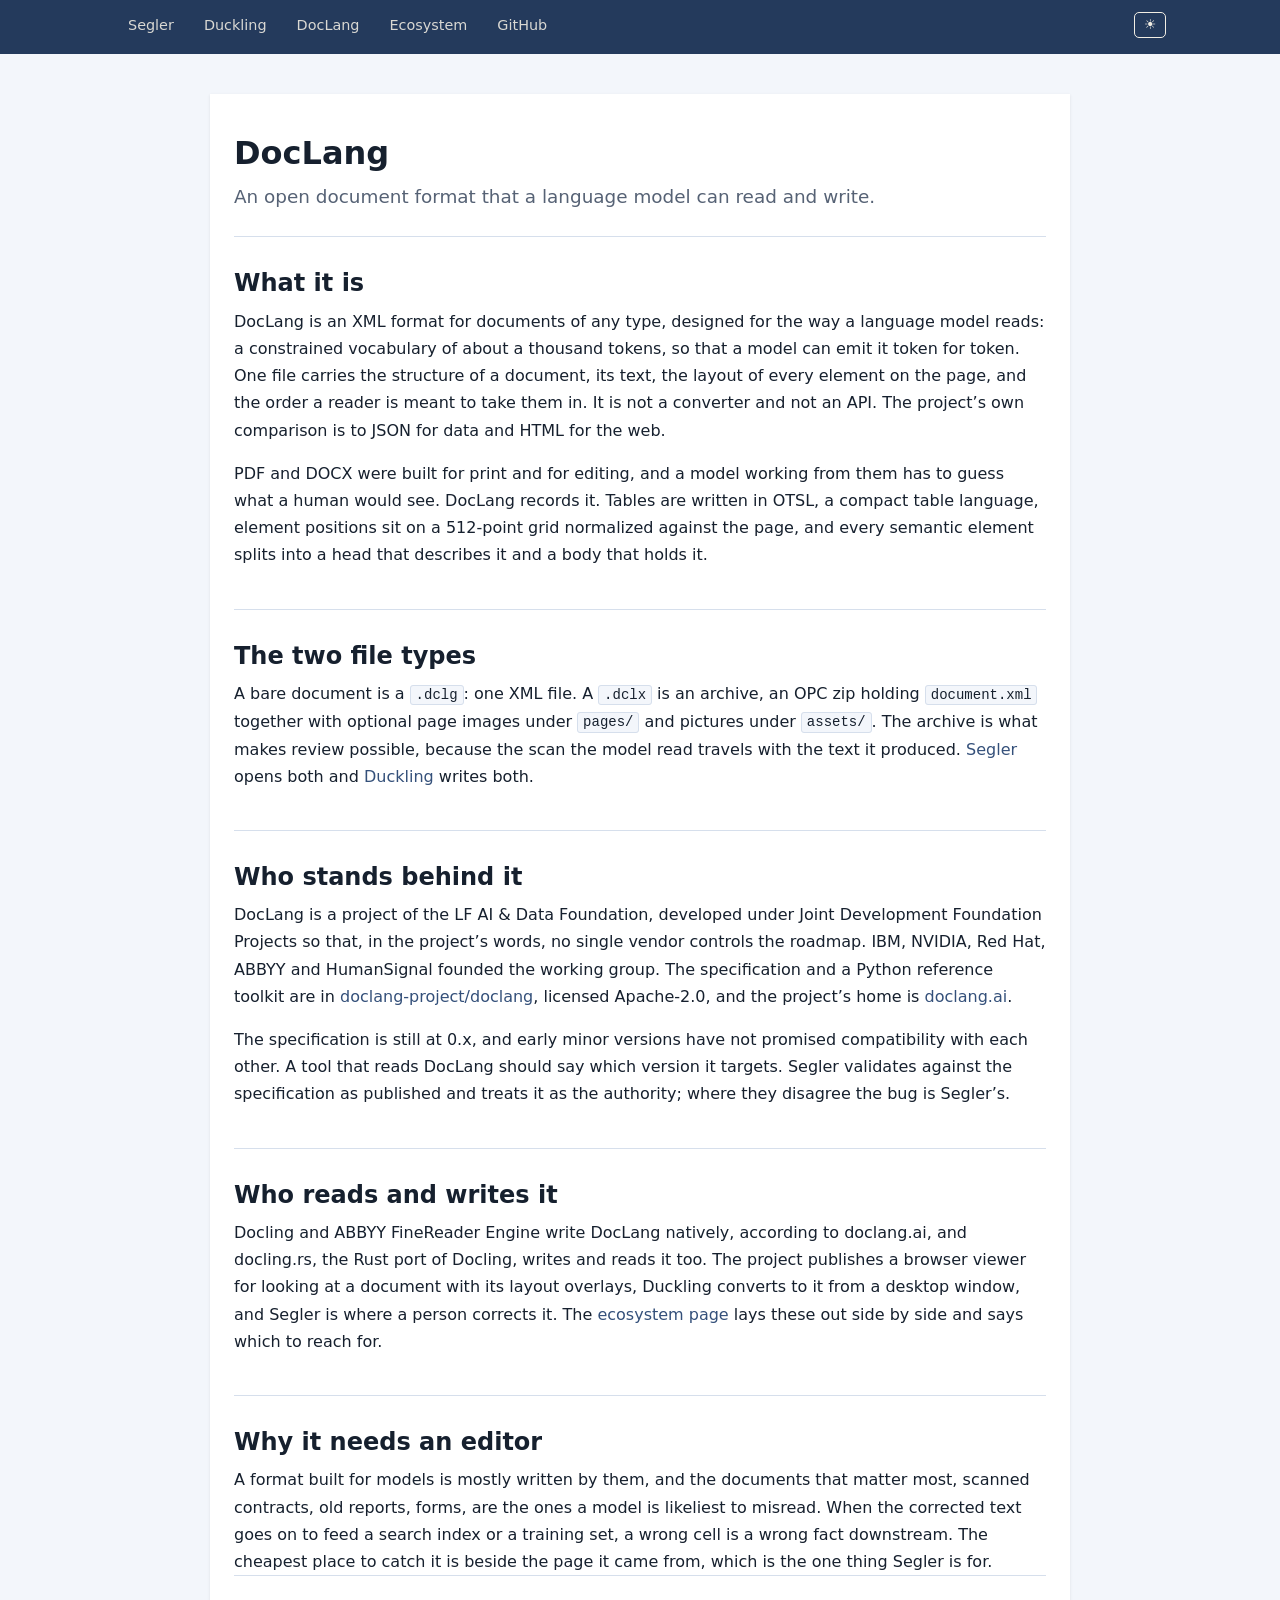
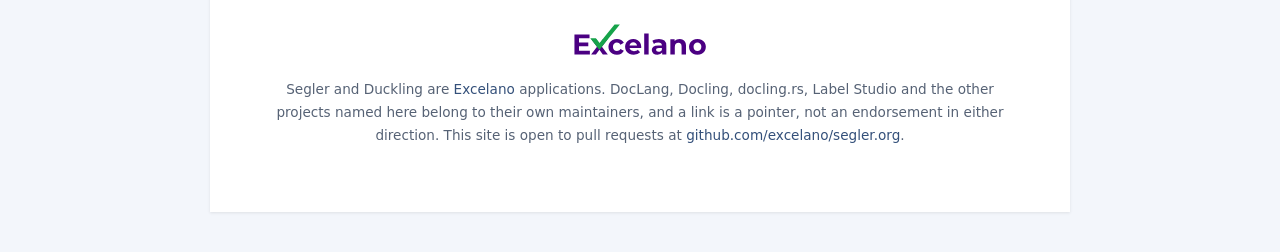
==== doclang/index.html @ 822d2794 "Footer: Excelano logo linking to excelano.com" ====
<!DOCTYPE html>
<!-- Author: David M. Anderson -->
<!-- Built with AI assistance (Claude, Anthropic) -->
<html lang="en">
<head>
    <meta charset="UTF-8">
    <meta name="viewport" content="width=device-width, initial-scale=1.0">
    <title>DocLang — the document format for models</title>
    <meta name="description" content="What DocLang is, who governs it, what a .dclg and a .dclx file are, and the tools that read and write it, from Segler to Docling.">
    <link rel="canonical" href="https://segler.org/doclang/">
    <link rel="icon" href="/img/segler-icon.svg" type="image/svg+xml">
    <link rel="apple-touch-icon" href="/img/apple-touch-icon.png">
    <meta property="og:type" content="website">
    <meta property="og:site_name" content="Segler">
    <meta property="og:title" content="DocLang — the document format for models">
    <meta property="og:description" content="What DocLang is, who governs it, what a .dclg and a .dclx file are, and the tools that read and write it, from Segler to Docling.">
    <meta property="og:url" content="https://segler.org/doclang/">
    <link rel="stylesheet" href="/axe/default.css">
    <link rel="stylesheet" href="/brand.css"><!-- site brand override; cascades over default.css -->
    <link rel="stylesheet" href="/axe/axe.css">
    <script src="/axe/theme.js"></script>
</head>
<body>

<nav>
    <ul>
        <li><a href="/">Segler</a></li>
        <li><a href="/duckling/">Duckling</a></li>
        <li><a href="/doclang/">DocLang</a></li>
        <li><a href="/ecosystem/">Ecosystem</a></li>
        <li><a href="https://github.com/excelano/segler" rel="noopener">GitHub</a></li>
        <li class="nav-right"><button class="theme-toggle" aria-label="Toggle theme"></button></li>
    </ul>
</nav>

<main>
<article>

    <header>
        <h1>DocLang</h1>
        <p class="lede">An open document format that a language model can read and write.</p>
    </header>

    <section id="what">
        <h2>What it is</h2>

        <p>DocLang is an XML format for documents of any type, designed for the way a language model reads: a constrained vocabulary of about a thousand tokens, so that a model can emit it token for token. One file carries the structure of a document, its text, the layout of every element on the page, and the order a reader is meant to take them in. It is not a converter and not an API. The project&rsquo;s own comparison is to JSON for data and HTML for the web.</p>

        <p>PDF and DOCX were built for print and for editing, and a model working from them has to guess what a human would see. DocLang records it. Tables are written in OTSL, a compact table language, element positions sit on a 512-point grid normalized against the page, and every semantic element splits into a head that describes it and a body that holds it.</p>
    </section>

    <section id="files">
        <h2>The two file types</h2>

        <p>A bare document is a <code>.dclg</code>: one XML file. A <code>.dclx</code> is an archive, an OPC zip holding <code>document.xml</code> together with optional page images under <code>pages/</code> and pictures under <code>assets/</code>. The archive is what makes review possible, because the scan the model read travels with the text it produced. <a href="/">Segler</a> opens both and <a href="/duckling/">Duckling</a> writes both.</p>
    </section>

    <section id="governance">
        <h2>Who stands behind it</h2>

        <p>DocLang is a project of the LF AI &amp; Data Foundation, developed under Joint Development Foundation Projects so that, in the project&rsquo;s words, no single vendor controls the roadmap. IBM, NVIDIA, Red Hat, ABBYY and HumanSignal founded the working group. The specification and a Python reference toolkit are in <a href="https://github.com/doclang-project/doclang" rel="noopener">doclang-project/doclang</a>, licensed Apache-2.0, and the project&rsquo;s home is <a href="https://doclang.ai" rel="noopener">doclang.ai</a>.</p>

        <p>The specification is still at 0.x, and early minor versions have not promised compatibility with each other. A tool that reads DocLang should say which version it targets. Segler validates against the specification as published and treats it as the authority; where they disagree the bug is Segler&rsquo;s.</p>
    </section>

    <section id="tools">
        <h2>Who reads and writes it</h2>

        <p>Docling and ABBYY FineReader Engine write DocLang natively, according to doclang.ai, and docling.rs, the Rust port of Docling, writes and reads it too. The project publishes a browser viewer for looking at a document with its layout overlays, Duckling converts to it from a desktop window, and Segler is where a person corrects it. The <a href="/ecosystem/">ecosystem page</a> lays these out side by side and says which to reach for.</p>
    </section>

    <section id="why-edit">
        <h2>Why it needs an editor</h2>

        <p>A format built for models is mostly written by them, and the documents that matter most, scanned contracts, old reports, forms, are the ones a model is likeliest to misread. When the corrected text goes on to feed a search index or a training set, a wrong cell is a wrong fact downstream. The cheapest place to catch it is beside the page it came from, which is the one thing Segler is for.</p>
    </section>

    <footer>
        <p class="made-by"><a href="https://excelano.com" rel="noopener"><img class="on-light" src="/img/excelano-logo.svg" alt="Excelano" width="140" height="31"><img class="on-dark" src="/img/excelano-logo-light.svg" alt="Excelano" width="140" height="31"></a></p>
        <p><small>Segler and Duckling are <a href="https://excelano.com" rel="noopener">Excelano</a> applications. DocLang, Docling, docling.rs, Label Studio and the other projects named here belong to their own maintainers, and a link is a pointer, not an endorsement in either direction. This site is open to pull requests at <a href="https://github.com/excelano/segler.org" rel="noopener">github.com/excelano/segler.org</a>.</small></p>
    </footer>

</article>
</main>

</body>
</html>
---- axe/default.css ----
/*
 * Axe Default Brand — the baseline every site falls back to.
 * Don't edit this per-site; a site overrides it with its own sibling
 * brand.css, layered after this file (later cascade wins).
 * Primary: #1a6b7c  Secondary: #1e2a35
 *
 * Author: David M. Anderson
 * Built with AI assistance (Claude, Anthropic)
 */

:root {
    /* Colors — Light */
    --color-bg:           #f2f5f6;
    --color-surface:      #ffffff;
    --color-text:         #111820;
    --color-text-muted:   #566470;
    --color-border:       #d8dfe3;
    --color-accent:       #1a6b7c;
    --color-accent-hover: #135768;
    --color-highlight:       #d98c1f;
    --color-highlight-hover: #b8751a;
    --color-nav-bg:       #1e2a35;
    --color-nav-text:     #edf0f2;

    /* State — semantic status colors */
    --color-danger:       #d23b3b;
    --color-success:      #2f9e5e;
    --color-warning:      #c8841c;

    /* Typography */
    --font-body:    system-ui, Arial, Helvetica, sans-serif;
    --font-heading: var(--font-body);
    --font-mono:    'Courier New', Courier, monospace;
    --line-height:  1.7;

    /* Shape */
    --radius: 5px;

    /* Shadow */
    --shadow:    0 1px 3px rgba(0, 0, 0, 0.09);
    --shadow-md: 0 4px 12px rgba(0, 0, 0, 0.11);

    /* Calendar — categorical event colors (chips & bars). The hue is set
       per event in JS; these tune the shared saturation and lightness and
       the fallback hue for uncategorized events. Theme-independent by
       default; a brand may override them, including per theme. */
    --cal-cat-hue:        210;
    --cal-cat-saturation: 55%;
    --cal-cat-lightness:  50%;
}

/* Dark mode — system preference */
@media (prefers-color-scheme: dark) {
    :root:not([data-theme="light"]) {
        --color-bg:           #0b1017;
        --color-surface:      #111820;
        --color-text:         #e4e9ed;
        --color-text-muted:   #8494a0;
        --color-border:       #1e2a35;
        --color-accent:       #38b8cc;
        --color-accent-hover: #4cc8dc;
        --color-highlight:       #f0a030;
        --color-highlight-hover: #ffb44a;
        --color-nav-bg:       #080d12;
        --color-nav-text:     #dce3e8;
        --color-danger:       #f0635f;
        --color-success:      #46c07e;
        --color-warning:      #e3a53f;
        --shadow:             0 1px 3px rgba(0, 0, 0, 0.4);
        --shadow-md:          0 4px 12px rgba(0, 0, 0, 0.5);
        /* Lighten categorical chips/bars so they pop on dark surfaces. */
        --cal-cat-lightness:  62%;
    }
}

/* Dark mode — manual override */
[data-theme="dark"] {
    --color-bg:           #0b1017;
    --color-surface:      #111820;
    --color-text:         #e4e9ed;
    --color-text-muted:   #8494a0;
    --color-border:       #1e2a35;
    --color-accent:       #38b8cc;
    --color-accent-hover: #4cc8dc;
    --color-highlight:       #f0a030;
    --color-highlight-hover: #ffb44a;
    --color-nav-bg:       #080d12;
    --color-nav-text:     #dce3e8;
    --color-danger:       #f0635f;
    --color-success:      #46c07e;
    --color-warning:      #e3a53f;
    --shadow:             0 1px 3px rgba(0, 0, 0, 0.4);
    --shadow-md:          0 4px 12px rgba(0, 0, 0, 0.5);
    /* Lighten categorical chips/bars so they pop on dark surfaces. */
    --cal-cat-lightness:  62%;
}

/* Light mode — explicit override */
[data-theme="light"] {
    --color-bg:           #f2f5f6;
    --color-surface:      #ffffff;
    --color-text:         #111820;
    --color-text-muted:   #566470;
    --color-border:       #d8dfe3;
    --color-accent:       #1a6b7c;
    --color-accent-hover: #135768;
    --color-highlight:       #d98c1f;
    --color-highlight-hover: #b8751a;
    --color-nav-bg:       #1e2a35;
    --color-nav-text:     #edf0f2;
    --color-danger:       #d23b3b;
    --color-success:      #2f9e5e;
    --color-warning:      #c8841c;
    --shadow:             0 1px 3px rgba(0, 0, 0, 0.09);
    --shadow-md:          0 4px 12px rgba(0, 0, 0, 0.11);
}
---- brand.css ----
/*
 * segler.org brand for Axe: the roundel and the sail.
 *
 * The palette is the Segler application icon's, as excelano.com/segler already
 * carries it: roundel blue, sail cream, hull near-black. Blue carries links and
 * the nav; the sand of the mainsail is the highlight role, a mark on a surface
 * and never body text.
 *
 * This file layers after axe/default.css and mirrors all four theme contexts,
 * because theme.js writes data-theme onto the root and a bare :root override
 * would lose to default.css's higher-specificity [data-theme] blocks.
 *
 * Author: David M. Anderson
 * Built with AI assistance (Claude, Anthropic)
 */

:root,
[data-theme="light"] {
    --color-bg:           #f3f6fb;
    --color-surface:      #ffffff;
    --color-text:         #16202e;
    --color-text-muted:   #566275;
    --color-border:       #d6dfec;
    --color-accent:          #34507a;
    --color-accent-hover:    #243a5c;
    --color-highlight:       #cfc094;
    --color-highlight-hover: #7d6d40;
    --color-nav-bg:       #243a5c;
    --color-nav-text:     #f2eee4;

    --font-mono: ui-monospace, 'SF Mono', SFMono-Regular, Menlo, Consolas, 'Liberation Mono', monospace;
}

@media (prefers-color-scheme: dark) {
    :root:not([data-theme="light"]) {
        --color-bg:           #0a111b;
        --color-surface:      #16202d;
        --color-text:         #e4e9f0;
        --color-text-muted:   #94a2b3;
        --color-border:       #26323f;
        --color-accent:          #9db8e0;
        --color-accent-hover:    #b9cdea;
        --color-highlight:       #e6dcc0;
        --color-highlight-hover: #f2eee4;
        --color-nav-bg:       #0f1827;
        --color-nav-text:     #ebebeb;
    }
}

[data-theme="dark"] {
    --color-bg:           #0a111b;
    --color-surface:      #16202d;
    --color-text:         #e4e9f0;
    --color-text-muted:   #94a2b3;
    --color-border:       #26323f;
    --color-accent:          #9db8e0;
    --color-accent-hover:    #b9cdea;
    --color-highlight:       #e6dcc0;
    --color-highlight-hover: #f2eee4;
    --color-nav-bg:       #0f1827;
    --color-nav-text:     #ebebeb;
}

/* The one-line statement under a title. */
.lede {
    font-size: 1.15rem;
    color: var(--color-text-muted);
    margin-top: -0.25rem;
}

.title-row {
    display: flex;
    align-items: center;
    gap: 1rem;
}

.title-row img {
    width: 64px;
    height: 64px;
    flex: none;
}

.title-row h1 { margin: 0; }

/* Install and download links on a product page, set apart from running prose. */
.get {
    max-width: 860px;
    margin: 0 auto 1rem;
    padding: 0.9rem 1.25rem;
    background: var(--color-surface);
    border-left: 4px solid var(--color-highlight);
    box-shadow: var(--shadow);
}

.get p { margin: 0; }

/* An image that comes in a light and a dark version; the one matching the
   theme in force is shown. */
.on-dark { display: none; }

@media (prefers-color-scheme: dark) {
    :root:not([data-theme="light"]) .on-light { display: none; }
    :root:not([data-theme="light"]) .on-dark  { display: block; }
}

[data-theme="dark"] .on-light { display: none; }
[data-theme="dark"] .on-dark  { display: block; }

/* The convert, review, use path on the front page. */
.grid.pipeline {
    display: grid;
    grid-template-columns: repeat(3, 1fr);
    gap: 1.25rem;
    counter-reset: step;
}

.pipeline > a {
    counter-increment: step;
}

@media (max-width: 700px) {
    .grid.pipeline { grid-template-columns: 1fr; }
}

.pipeline > a::before {
    content: counter(step);
    display: inline-block;
    width: 1.75rem;
    height: 1.75rem;
    line-height: 1.75rem;
    margin-bottom: 0.5rem;
    text-align: center;
    border-radius: 50%;
    background: var(--color-accent);
    color: var(--color-bg);
    font-weight: 600;
    font-size: 0.9rem;
}

/* The front page opens on a band in the roundel blue, as the app's own page
   does: this is a product site, and the first screen says so. Axe styles the
   prose below it. */
.hero {
    background: linear-gradient(180deg, #4a6fa5 0%, #34507a 100%);
    color: #f2eee4;
    padding: 3rem 1.25rem 3.5rem;
    overflow: hidden;
}

[data-theme="dark"] .hero {
    background: linear-gradient(180deg, #2a4670 0%, #1c3150 100%);
}

@media (prefers-color-scheme: dark) {
    :root:not([data-theme="light"]) .hero {
        background: linear-gradient(180deg, #2a4670 0%, #1c3150 100%);
    }
}

.hero-inner {
    max-width: 1000px;
    margin: 0 auto;
}

.hero-text {
    max-width: 640px;
    margin-bottom: 2rem;
}

.hero-icon {
    width: 96px;
    height: 96px;
    margin-bottom: 0.75rem;
}

.hero h1 {
    color: #f2eee4;
    font-size: 3rem;
    margin: 0 0 0.25rem;
}

.hero-subtitle {
    font-size: 1.5rem;
    margin: 0 0 0.75rem;
    color: #f2eee4;
}

.hero-lede {
    font-size: 1.1rem;
    color: #d6e0f0;
    margin: 0 0 1.25rem;
}

.hero-cta {
    display: flex;
    flex-wrap: wrap;
    gap: 0.75rem;
}

.hero-cta a {
    display: inline-block;
    line-height: 0;
}

.hero-note {
    margin: 1rem 0 0;
    font-size: 0.95rem;
    color: #d6e0f0;
}

.hero a:not(.hero-cta a) {
    color: #f2eee4;
    text-decoration: underline;
}

/* The screenshot sits on the band with blue below it. */
.hero-shot {
    margin: 0;
}

.hero-shot img {
    width: 100%;
    height: auto;
    border-radius: var(--radius);
    box-shadow: 0 8px 32px rgba(0, 0, 0, 0.35);
}

/* Duckling's band takes the duck's yellow, so the two products read as
   different at a glance. Dark type on the light band; cream on the dark one. */
.hero-duckling {
    background: linear-gradient(180deg, #f5c542 0%, #e6a919 100%);
    color: #2f3337;
}

.hero-duckling h1,
.hero-duckling .hero-subtitle {
    color: #2f3337;
}

.hero-duckling .hero-lede,
.hero-duckling .hero-note {
    color: #3d3a2c;
}

.hero-duckling a:not(.hero-cta a) {
    color: #2f3337;
}

[data-theme="dark"] .hero-duckling {
    background: linear-gradient(180deg, #7a5a12 0%, #54400d 100%);
}

[data-theme="dark"] .hero-duckling h1,
[data-theme="dark"] .hero-duckling .hero-subtitle,
[data-theme="dark"] .hero-duckling a:not(.hero-cta a) {
    color: #f2eee4;
}

[data-theme="dark"] .hero-duckling .hero-lede,
[data-theme="dark"] .hero-duckling .hero-note {
    color: #e6dcc0;
}

@media (prefers-color-scheme: dark) {
    :root:not([data-theme="light"]) .hero-duckling {
        background: linear-gradient(180deg, #7a5a12 0%, #54400d 100%);
    }

    :root:not([data-theme="light"]) .hero-duckling h1,
    :root:not([data-theme="light"]) .hero-duckling .hero-subtitle,
    :root:not([data-theme="light"]) .hero-duckling a:not(.hero-cta a) {
        color: #f2eee4;
    }

    :root:not([data-theme="light"]) .hero-duckling .hero-lede,
    :root:not([data-theme="light"]) .hero-duckling .hero-note {
        color: #e6dcc0;
    }
}

.made-by {
    margin: 1.5rem 0 1rem;
    text-align: center;
}

.made-by a {
    display: inline-block;
    line-height: 0;
}

.made-by img {
    height: 31px;
    width: auto;
}
---- axe/axe.css ----
/* ============================================================
   AXE v1.8.0
   Semantic-first. Classless defaults.
   Write plain HTML. It looks good.

   Author: David M. Anderson
   Built with AI assistance (Claude, Anthropic)
   ============================================================ */

/* Framework version. Bump on each axe release and keep it in sync with
   calendar.css / calendar.js. Audit a deployment with
   `curl <site>/axe/axe.css | head`, or read --axe-version in devtools. */
:root {
    --axe-version: "1.8.0";

    /* Stacking scale. Structural, not brand: a shared ladder so a sticky
       bar, a popover, and a modal layer predictably across components (e.g.
       an embedded calendar's popover clears the viewer's sticky toolbar). */
    --z-sticky:  100;
    --z-popover: 200;
    --z-modal:   300;

    /* Default glyphs drawn on a bare .theme-toggle (see the rules below). The
       icon shows the *current* theme: a sun in light, a moon in dark. Both are
       monochrome dingbats so they inherit currentColor. The trailing \FE0E is a
       text-presentation variation selector: without it U+2600 defaults to a
       color emoji sun on iOS/Android/some Chromium builds. A site can swap them
       by redefining these two properties in its brand.css/style.css. */
    --theme-toggle-icon-light: "\2600\FE0E";   /* ☀ */
    --theme-toggle-icon-dark:  "\263E\FE0E";   /* ☾ */
}


/* --- Reset ----------------------------------------------- */

*, *::before, *::after {
    box-sizing: border-box;
    margin: 0;
    padding: 0;
}

html {
    font-size: 16px;
    scroll-behavior: smooth;
    scroll-padding-top: 64px;
}


/* --- Base ------------------------------------------------- */

body {
    font-family: var(--font-body);
    font-size: 1rem;
    line-height: var(--line-height, 1.7);
    color: var(--color-text);
    background: var(--color-bg);
    transition: background 0.2s ease, color 0.2s ease;
}

img {
    display: block;
    max-width: 100%;
    height: auto;
}


/* --- Navigation ------------------------------------------- */

nav {
    background: var(--color-nav-bg);
    position: sticky;
    top: 0;
    z-index: 100;
}

nav ul {
    list-style: none;
    display: flex;
    align-items: center;
    max-width: 1100px;
    margin: 0 auto;
    padding: 0 1rem;
    height: 54px;
    gap: 0;
    overflow-x: auto;
}

nav ul li {
    color: var(--color-nav-text);
}

nav ul li a {
    display: block;
    color: var(--color-nav-text);
    text-decoration: none;
    padding: 0.4rem 0.875rem;
    border-radius: var(--radius);
    font-size: 0.9rem;
    opacity: 0.88;
    transition: background 0.15s, opacity 0.15s;
}

nav ul li a:hover {
    background: color-mix(in srgb, var(--color-nav-text) 12%, transparent);
    color: var(--color-nav-text);
    text-decoration: none;
    opacity: 1;
}


/* --- Layout ----------------------------------------------- */

main {
    max-width: 1100px;
    margin: 0 auto;
    padding: 1.5rem 1rem;
}

article {
    max-width: 860px;
    margin: 0 auto;
    padding: 1.5rem 1rem;
    background: var(--color-surface);
    box-shadow: var(--shadow);
}

/* Section separators are document-flow furniture — scoped to articles
   so page-level <main><section> layouts (full-width landing pages)
   don't inherit doc-style dividers. */
article section {
    margin-top: 2.5rem;
    padding-top: 2rem;
    border-top: 1px solid var(--color-border);
}

article section:first-child,
article header + section {
    margin-top: 0;
    padding-top: 0;
    border-top: none;
}


/* --- Card Grid -------------------------------------------- */

.grid {
    display: grid;
    grid-template-columns: repeat(auto-fill, minmax(300px, 1fr));
    gap: 1.25rem;
}

.grid > article, .grid > a {
    max-width: none;
    margin: 0;
    padding: 1.5rem;
    background: var(--color-surface);
    border: 1px solid var(--color-border);
    border-radius: var(--radius);
    transition: border-color 0.15s, box-shadow 0.15s;
}

.grid > a {
    display: block;
    text-decoration: none;
    color: inherit;
}

.grid > article:hover, .grid > a:hover {
    border-color: var(--color-accent);
    box-shadow: var(--shadow-md);
    text-decoration: none;
}

/* Header spacing is document-flow furniture — scoped to article so
   site-chrome <header> (sticky nav bars) can sit flush against the
   hero or first section below it. */
article header {
    margin-bottom: 2rem;
    padding-bottom: 1.5rem;
    border-bottom: 1px solid var(--color-border);
}


/* --- Typography ------------------------------------------- */

h1, h2, h3, h4, h5, h6 {
    font-family: var(--font-heading);
    line-height: 1.2;
    color: var(--color-text);
    margin-top: 1.75em;
    margin-bottom: 0.4em;
}

h1 { font-size: 1.65rem; font-weight: 700; }
h2 { font-size: 1.3rem;  font-weight: 600; }
h3 { font-size: 1.2rem;  font-weight: 600; }
h4 { font-size: 1rem;    font-weight: 600; }
h5 { font-size: 0.9rem;  font-weight: 600; }
h6 { font-size: 0.85rem; font-weight: 600; color: var(--color-text-muted); }

h1:first-child,
h2:first-child,
h3:first-child { margin-top: 0; }

p {
    margin-bottom: 1rem;
}

p:last-child { margin-bottom: 0; }

a {
    color: var(--color-accent);
    text-decoration: none;
}

a:hover {
    color: var(--color-accent-hover);
    text-decoration: underline;
}

strong { font-weight: 700; }
em     { font-style: italic; }

small {
    font-size: 0.85rem;
    color: var(--color-text-muted);
}

mark {
    background: color-mix(in srgb, var(--color-highlight, var(--color-accent)) 35%, transparent);
    color: inherit;
    padding: 0.1em 0.25em;
    border-radius: calc(var(--radius) * 0.4);
}

abbr[title] {
    text-decoration: underline dotted;
    cursor: help;
}

sub, sup {
    font-size: 0.75em;
    line-height: 0;
    position: relative;
    vertical-align: baseline;
}

sup { top: -0.5em; }
sub { bottom: -0.25em; }

address {
    font-style: normal;
    color: var(--color-text-muted);
    margin-bottom: 1rem;
}


/* --- Blockquote ------------------------------------------- */

blockquote {
    border-left: 4px solid var(--color-accent);
    padding: 1rem 1.25rem;
    margin: 1.5rem 0;
    color: var(--color-text-muted);
    font-size: 1.05rem;
}

blockquote footer {
    background: none;
    border-top: none;
    text-align: left;
    padding: 0.5rem 0 0;
    font-size: 0.85rem;
    color: var(--color-text-muted);
}

blockquote footer::before {
    content: "\2014\00a0";
}


/* --- Lists ------------------------------------------------ */

ul, ol {
    padding-left: 1.5rem;
    margin-bottom: 1rem;
}

li { margin-bottom: 0.25rem; }

dl {
    margin-bottom: 1rem;
}

dt {
    font-weight: 600;
    margin-top: 0.75rem;
}

dt:first-child { margin-top: 0; }

dd {
    margin-left: 1.5rem;
    color: var(--color-text-muted);
}


/* --- Figure ----------------------------------------------- */

figure {
    margin: 1.5rem 0;
}

figure img {
    border-radius: var(--radius);
}

figcaption {
    font-size: 0.85rem;
    color: var(--color-text-muted);
    margin-top: 0.5rem;
    text-align: center;
}


/* --- Aside / Callout -------------------------------------- */

aside {
    background: var(--color-surface);
    border: 1px solid var(--color-border);
    border-left: 4px solid var(--color-accent);
    border-radius: 0 var(--radius) var(--radius) 0;
    padding: 1rem 1.25rem;
    margin: 1.5rem 0;
    box-shadow: var(--shadow);
    color: var(--color-text-muted);
    font-size: 0.925rem;
}


/* --- Details / Disclosure --------------------------------- */

details {
    border: 1px solid var(--color-border);
    border-radius: var(--radius);
    margin-bottom: 0.5rem;
    background: var(--color-surface);
}

details[open] {
    padding-bottom: 1rem;
}

summary {
    padding: 0.75rem 1rem;
    font-weight: 600;
    cursor: pointer;
    list-style: none;
    display: flex;
    align-items: center;
    gap: 0.5rem;
}

summary::before {
    content: "\25b6";
    font-size: 0.65em;
    transition: transform 0.15s;
}

details[open] summary::before {
    transform: rotate(90deg);
}

summary::-webkit-details-marker { display: none; }

details > :not(summary) {
    padding: 0 1rem;
}


/* --- Horizontal Rule -------------------------------------- */

hr {
    border: none;
    border-top: 1px solid var(--color-border);
    margin: 2rem 0;
}


/* --- Code ------------------------------------------------- */

code {
    font-family: var(--font-mono);
    font-size: 0.875em;
    background: var(--color-bg);
    border: 1px solid var(--color-border);
    padding: 0.1em 0.35em;
    border-radius: calc(var(--radius) * 0.6);
}

pre {
    font-family: var(--font-mono);
    font-size: 0.875rem;
    background: var(--color-bg);
    border: 1px solid var(--color-border);
    border-radius: var(--radius);
    padding: 1rem 1.25rem;
    overflow-x: auto;
    margin-bottom: 1rem;
    box-shadow: var(--shadow);
}

pre code {
    background: none;
    border: none;
    padding: 0;
    font-size: 1em;
}

kbd {
    font-family: var(--font-mono);
    font-size: 0.85em;
    background: var(--color-bg);
    border: 1px solid var(--color-border);
    border-bottom-width: 2px;
    padding: 0.1em 0.4em;
    border-radius: calc(var(--radius) * 0.6);
}

samp {
    font-family: var(--font-mono);
    font-size: 0.875em;
}


/* --- Tables ----------------------------------------------- */

table {
    width: 100%;
    border-collapse: collapse;
    margin-bottom: 1rem;
    font-size: 0.9rem;
}

th {
    text-align: left;
    font-weight: 600;
    padding: 0.6rem 0.875rem;
    background: var(--color-bg);
    border-bottom: 2px solid var(--color-border);
    color: var(--color-text);
}

td {
    padding: 0.55rem 0.875rem;
    border-bottom: 1px solid var(--color-border);
    color: var(--color-text);
}

tr:last-child td { border-bottom: none; }

caption {
    font-size: 0.85rem;
    color: var(--color-text-muted);
    text-align: left;
    margin-bottom: 0.5rem;
}


/* --- Forms ------------------------------------------------ */

input, textarea, select {
    font-family: inherit;
    font-size: 1rem;
    color: var(--color-text);
    background: var(--color-bg);
    border: 1px solid var(--color-border);
    border-radius: var(--radius);
    padding: 0.5rem 0.75rem;
    width: 100%;
    transition: border-color 0.15s;
}

input:focus, textarea:focus, select:focus {
    outline: none;
    border-color: var(--color-accent);
}

textarea {
    resize: vertical;
    min-height: 6rem;
}

label {
    display: block;
    font-weight: 600;
    font-size: 0.9rem;
    margin-bottom: 0.25rem;
}

fieldset {
    border: 1px solid var(--color-border);
    border-radius: var(--radius);
    padding: 1.25rem;
    margin-bottom: 1.5rem;
}

legend {
    font-weight: 600;
    padding: 0 0.5rem;
    font-size: 0.95rem;
}

button, input[type="submit"], input[type="reset"] {
    font-family: inherit;
    font-size: 0.9rem;
    font-weight: 600;
    color: var(--color-surface);
    background: var(--color-accent);
    border: none;
    border-radius: var(--radius);
    padding: 0.5rem 1.25rem;
    cursor: pointer;
    transition: opacity 0.15s;
    width: auto;
}

button:hover, input[type="submit"]:hover, input[type="reset"]:hover {
    background: var(--color-accent-hover);
}

/* Ghost / secondary button. The bare <button> is a solid accent primary; add
   .ghost for a neutral, surface-colored button that takes the accent only on
   hover. Self-contained (it doesn't lean on the button base), so it reads
   correctly on a <button> or an <a>, and its hover holds the surface fill —
   the one place that re-asserts against the primary button:hover accent. */
.ghost {
    background: var(--color-surface);
    color: var(--color-text);
    border: 1px solid var(--color-border);
    border-radius: var(--radius);
    cursor: pointer;
}

.ghost:hover {
    background: var(--color-surface);
    border-color: var(--color-accent);
    color: var(--color-accent);
}


/* --- Surfaces, labels, tags ------------------------------- */

/* Elevated surface for popovers, dropdowns, and detail cards. Add positioning
   and size at the call site. */
.panel {
    background: var(--color-surface);
    border: 1px solid var(--color-border);
    border-radius: var(--radius);
    box-shadow: var(--shadow-md);
}

/* Overline / eyebrow: a small monospace, uppercase, muted label. */
.eyebrow {
    font-family: var(--font-mono);
    font-size: 0.7rem;
    text-transform: uppercase;
    letter-spacing: 0.06em;
    color: var(--color-text-muted);
}

/* Tag / status pill. Outlined and muted by default; override background and
   color for a filled variant. */
.tag {
    display: inline-block;
    font-family: var(--font-mono);
    font-size: 0.65rem;
    text-transform: uppercase;
    letter-spacing: 0.08em;
    padding: 0.1rem 0.45rem;
    color: var(--color-text-muted);
    background: none;
    border: 1px solid var(--color-border);
    border-radius: calc(var(--radius) * 0.6);
}


/* --- Footer ----------------------------------------------- */

footer {
    background: var(--color-surface);
    border-top: 1px solid var(--color-border);
    text-align: center;
    padding: 1.5rem;
    font-size: 0.85rem;
    color: var(--color-text-muted);
}


/* --- Theme Toggle ----------------------------------------- */

.theme-toggle {
    background: none;
    border: 1px solid var(--color-border);
    border-radius: var(--radius);
    padding: 0.3rem 0.55rem;
    cursor: pointer;
    color: var(--color-text-muted);
    font-size: 0.85rem;
    line-height: 1;
    transition: border-color 0.15s, color 0.15s;
    width: auto;
}

.theme-toggle:hover {
    background: none;    /* re-assert: the generic button:hover would otherwise fill it accent */
    border-color: var(--color-accent);
    color: var(--color-accent);
}

/* Default sun/moon glyph, so a bare <button class="theme-toggle"></button>
   shows a working icon with no inner markup. Scoped to :empty so a consumer
   who puts their own content (a label, an emoji, a <span>) in the button keeps
   it untouched — purely additive. The icon tracks the *resolved* theme the same
   two ways default.css resolves dark, so it agrees with the painted theme even
   before theme.js runs or with JS disabled: the explicit [data-theme="dark"]
   attribute, and the OS preference when no light choice overrides it. Note
   :empty means literally no child nodes — the button must be written with
   nothing, not even whitespace, between the tags. The button still needs an
   aria-label; this ::before is decorative. */
.theme-toggle:empty::before {
    content: var(--theme-toggle-icon-light);
}

[data-theme="dark"] .theme-toggle:empty::before {
    content: var(--theme-toggle-icon-dark);
}

@media (prefers-color-scheme: dark) {
    :root:not([data-theme="light"]) .theme-toggle:empty::before {
        content: var(--theme-toggle-icon-dark);
    }
}

/* In the nav, the toggle uses the nav palette, not the body palette. */
nav .theme-toggle {
    color: var(--color-nav-text);
    border-color: var(--color-nav-text);
}

nav .theme-toggle:hover {
    background: color-mix(in srgb, var(--color-nav-text) 12%, transparent);
    color: var(--color-nav-text);
    border-color: var(--color-nav-text);
}

.nav-right {
    margin-left: auto;
    display: flex;
    align-items: center;
    gap: 0.5rem;
}


/* --- Desktop ---------------------------------------------- */

@media (min-width: 601px) {
    main, article {
        padding: 2.5rem 1.5rem;
    }

    h1 { font-size: 2rem; }
    h2 { font-size: 1.5rem; }

    nav ul {
        padding: 0 1.5rem;
        gap: 0.125rem;
        overflow-x: visible;
    }
}

/* Tables scroll horizontally on small screens */
article table {
    display: block;
    overflow-x: auto;
}
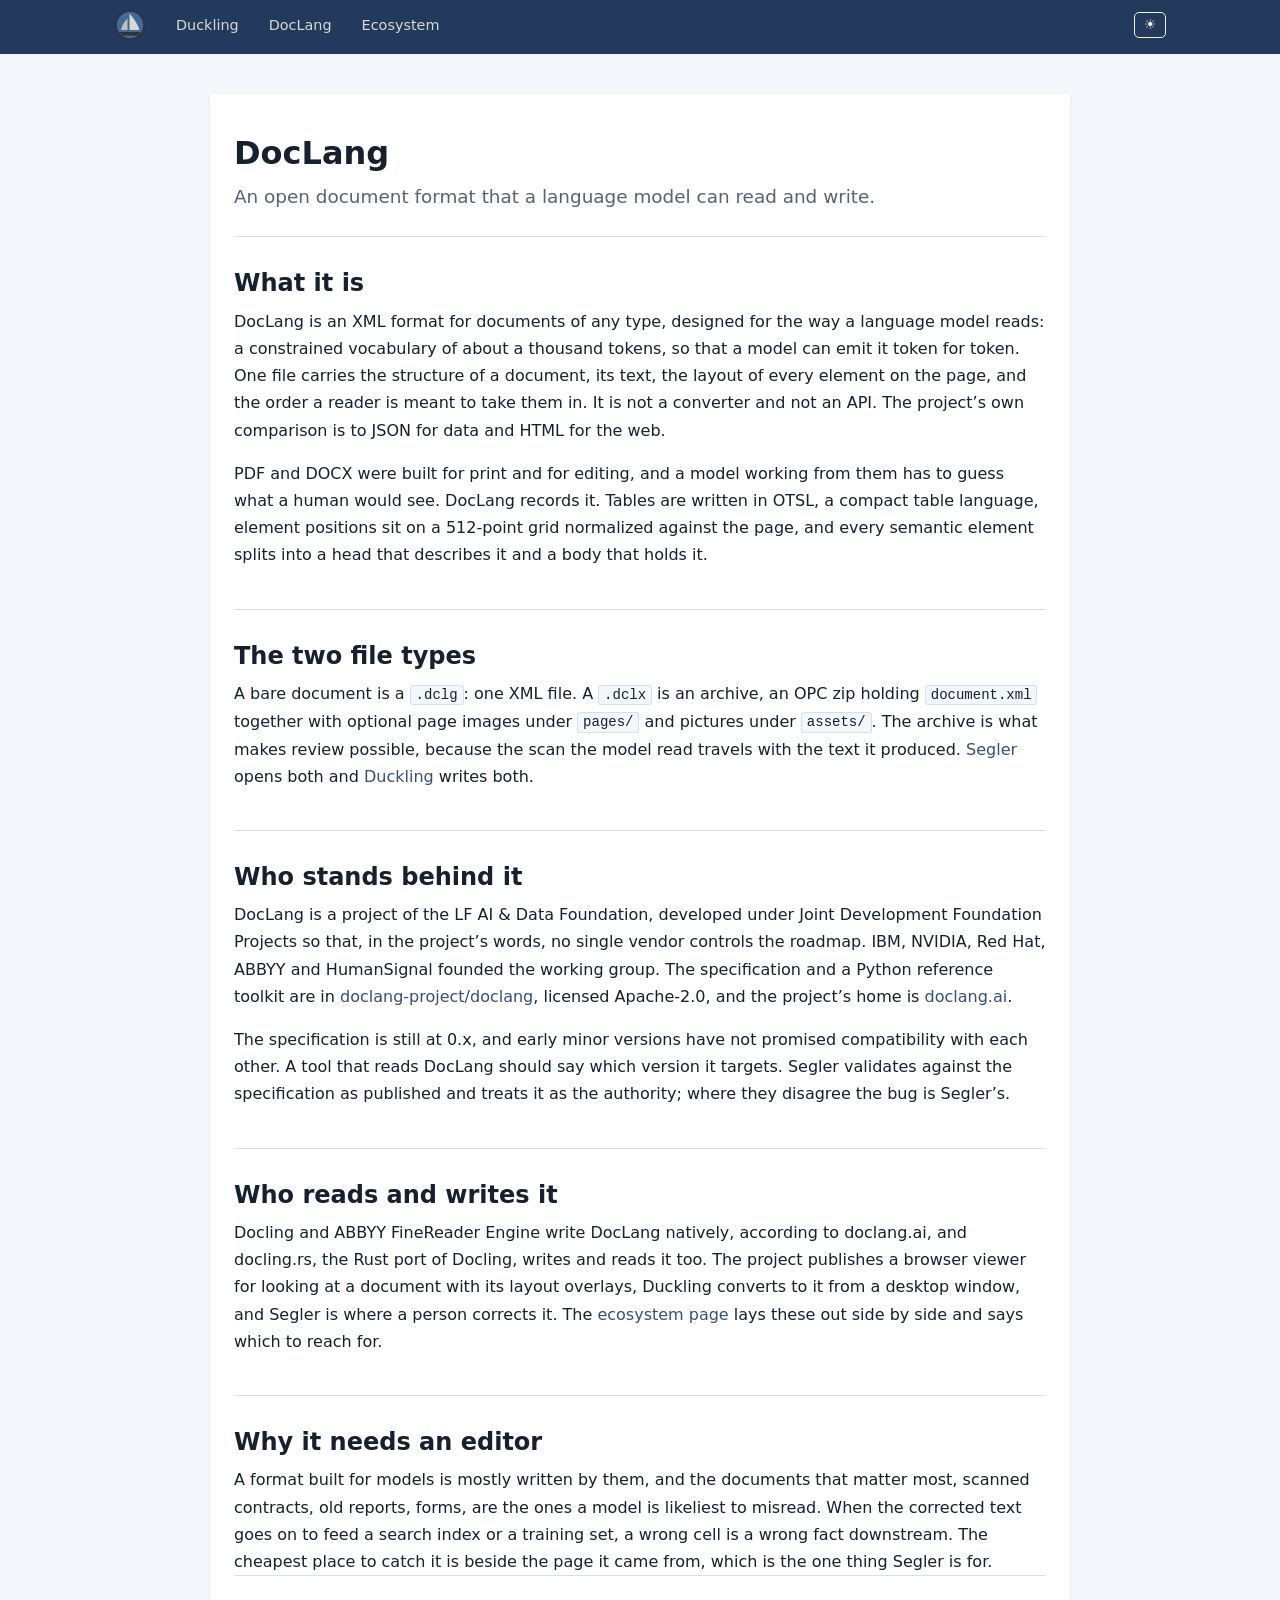
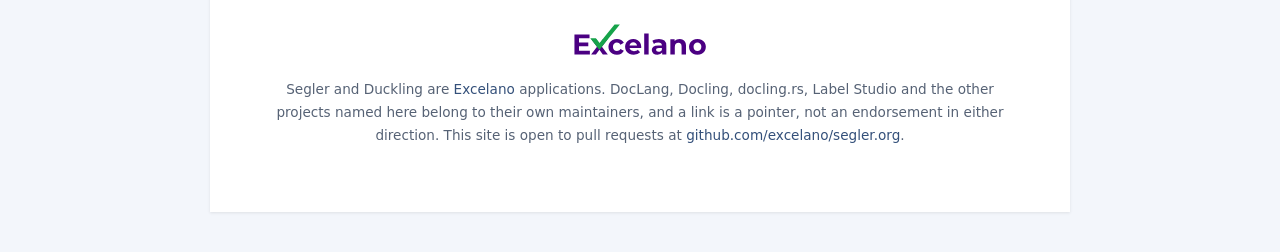
==== commit 1751f846: "Nav: sailboat home button, GitHub moves to the Segler and Duckling pages" ====
--- a/doclang/index.html
+++ b/doclang/index.html
@@ -24,11 +24,10 @@
 
 <nav>
     <ul>
-        <li><a href="/">Segler</a></li>
+        <li><a href="/" class="nav-home" aria-label="Segler home"><img src="/img/segler-icon.svg" alt="" width="28" height="28"></a></li>
         <li><a href="/duckling/">Duckling</a></li>
         <li><a href="/doclang/">DocLang</a></li>
         <li><a href="/ecosystem/">Ecosystem</a></li>
-        <li><a href="https://github.com/excelano/segler" rel="noopener">GitHub</a></li>
         <li class="nav-right"><button class="theme-toggle" aria-label="Toggle theme"></button></li>
     </ul>
 </nav>
--- a/brand.css
+++ b/brand.css
@@ -228,7 +228,7 @@
 /* Duckling's band takes the duck's yellow, so the two products read as
    different at a glance. Dark type on the light band; cream on the dark one. */
 .hero-duckling {
-    background: linear-gradient(180deg, #f5c542 0%, #e6a919 100%);
+    background: linear-gradient(180deg, #faeaba 0%, #f2d27a 100%);
     color: #2f3337;
 }
 
@@ -292,3 +292,17 @@
     height: 31px;
     width: auto;
 }
+
+/* The sailboat roundel is the nav's home link. */
+nav a.nav-home {
+    display: flex;
+    align-items: center;
+    padding: 0.4rem 0.875rem 0.4rem 0;
+    line-height: 0;
+}
+
+nav a.nav-home img {
+    display: block;
+    width: 32px;
+    height: 32px;
+}
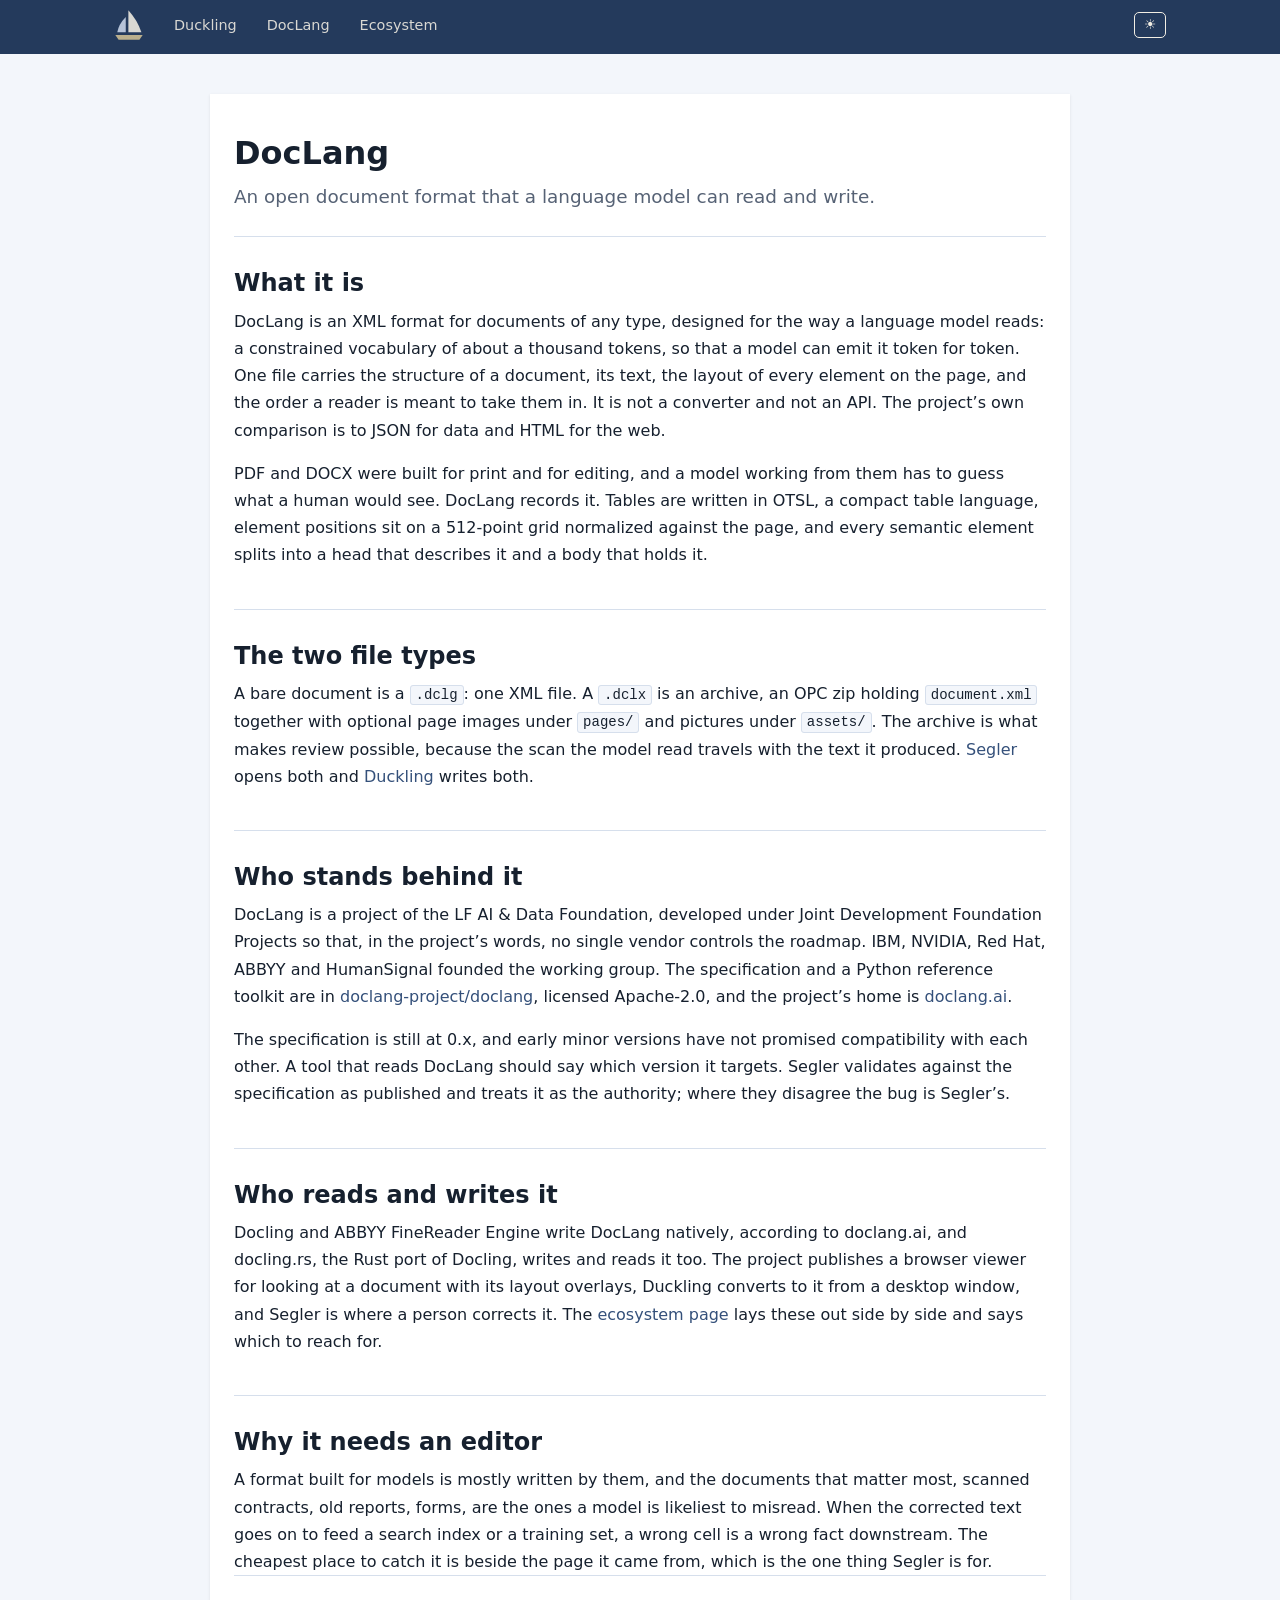
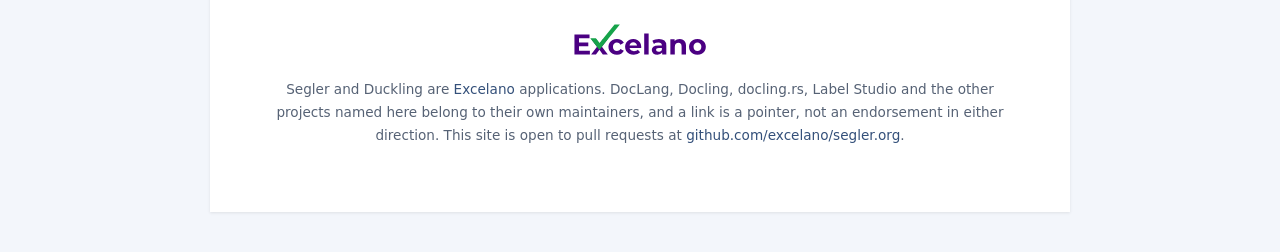
==== commit f2c4256a: "Nav home button: the bare sailboat, recoloured to show on the dark bar" ====
--- a/doclang/index.html
+++ b/doclang/index.html
@@ -24,7 +24,7 @@
 
 <nav>
     <ul>
-        <li><a href="/" class="nav-home" aria-label="Segler home"><img src="/img/segler-icon.svg" alt="" width="28" height="28"></a></li>
+        <li><a href="/" class="nav-home" aria-label="Segler home"><img src="/img/segler-boat.svg" alt="" width="30" height="31"></a></li>
         <li><a href="/duckling/">Duckling</a></li>
         <li><a href="/doclang/">DocLang</a></li>
         <li><a href="/ecosystem/">Ecosystem</a></li>
--- a/brand.css
+++ b/brand.css
@@ -293,7 +293,7 @@
     width: auto;
 }
 
-/* The sailboat roundel is the nav's home link. */
+/* The bare sailboat is the nav's home link. */
 nav a.nav-home {
     display: flex;
     align-items: center;
@@ -303,6 +303,6 @@
 
 nav a.nav-home img {
     display: block;
-    width: 32px;
-    height: 32px;
-}
+    width: 30px;
+    height: auto;
+}
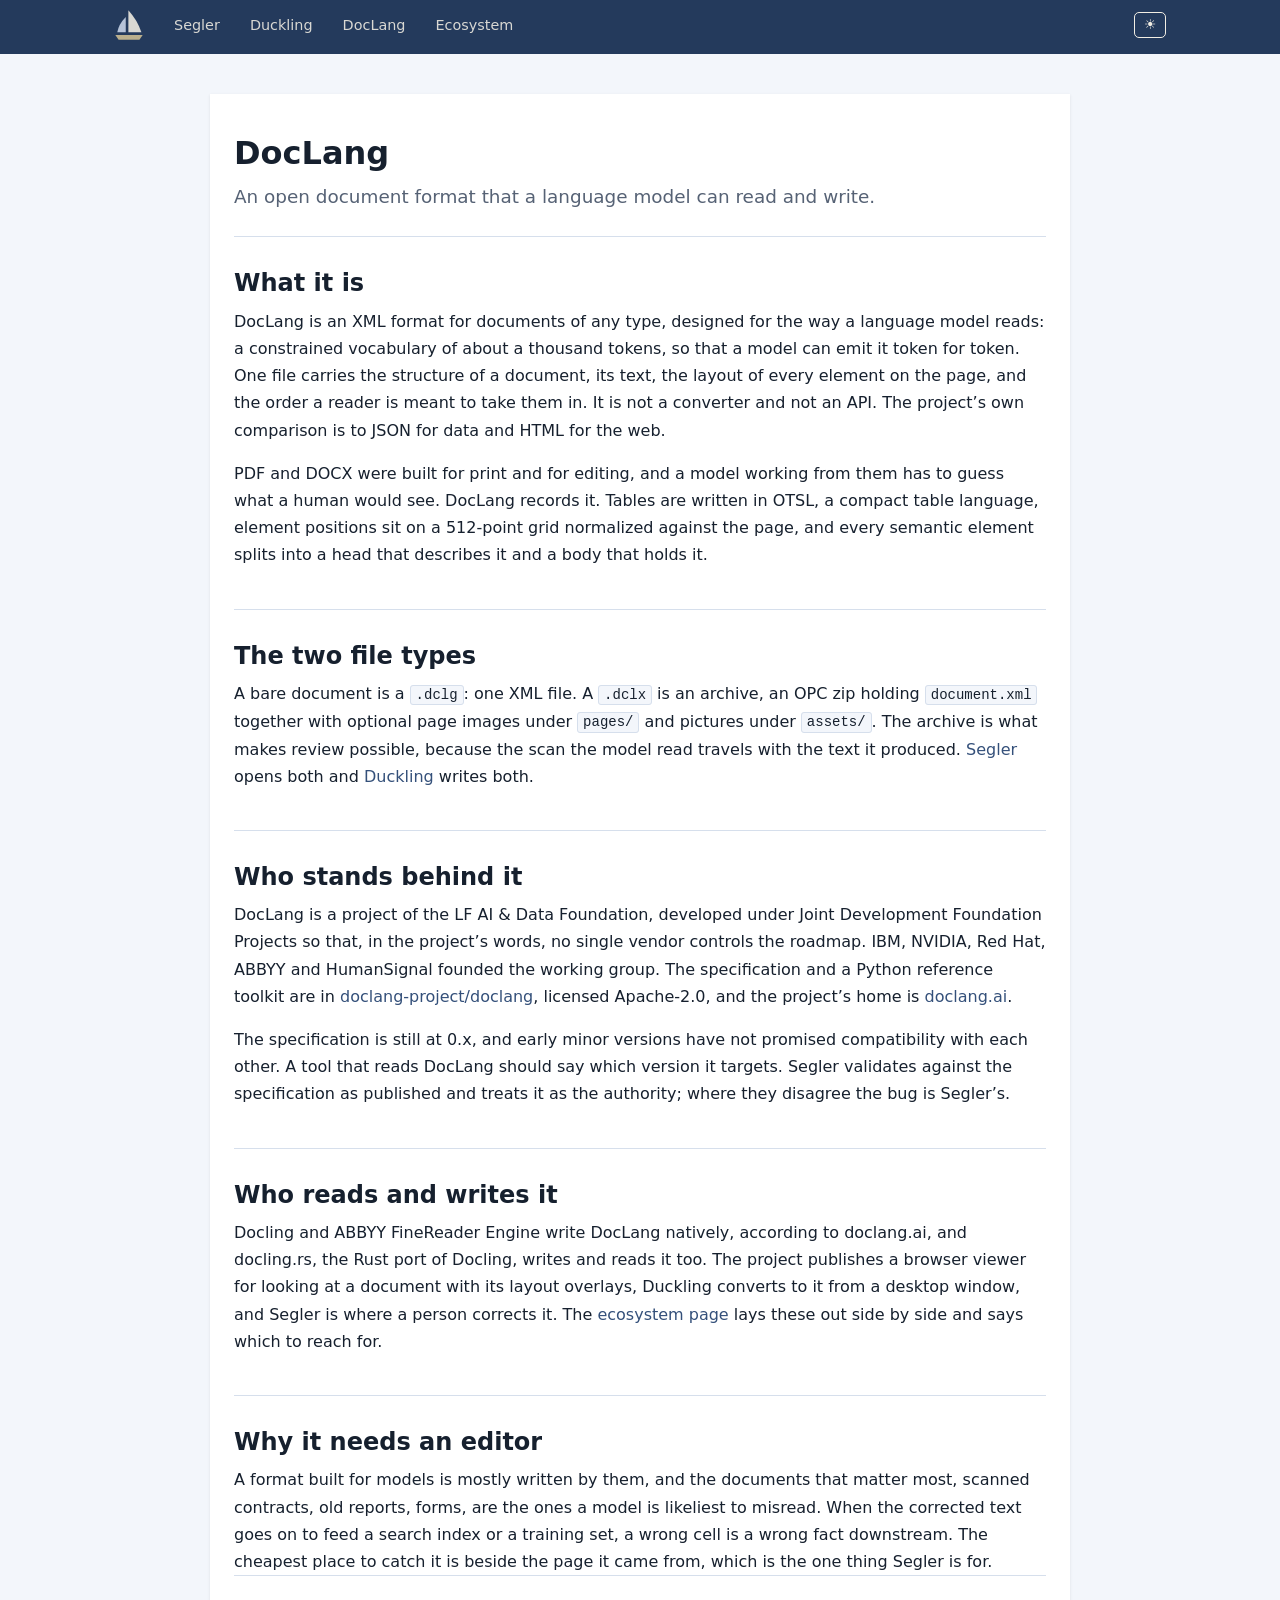
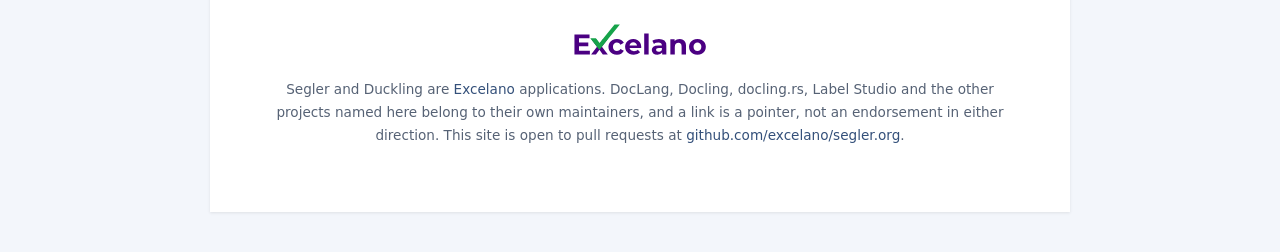
==== commit 79cf4b6e: "Nav: Segler stays as its own link beside the home button" ====
--- a/doclang/index.html
+++ b/doclang/index.html
@@ -25,6 +25,7 @@
 <nav>
     <ul>
         <li><a href="/" class="nav-home" aria-label="Segler home"><img src="/img/segler-boat.svg" alt="" width="30" height="31"></a></li>
+        <li><a href="/">Segler</a></li>
         <li><a href="/duckling/">Duckling</a></li>
         <li><a href="/doclang/">DocLang</a></li>
         <li><a href="/ecosystem/">Ecosystem</a></li>
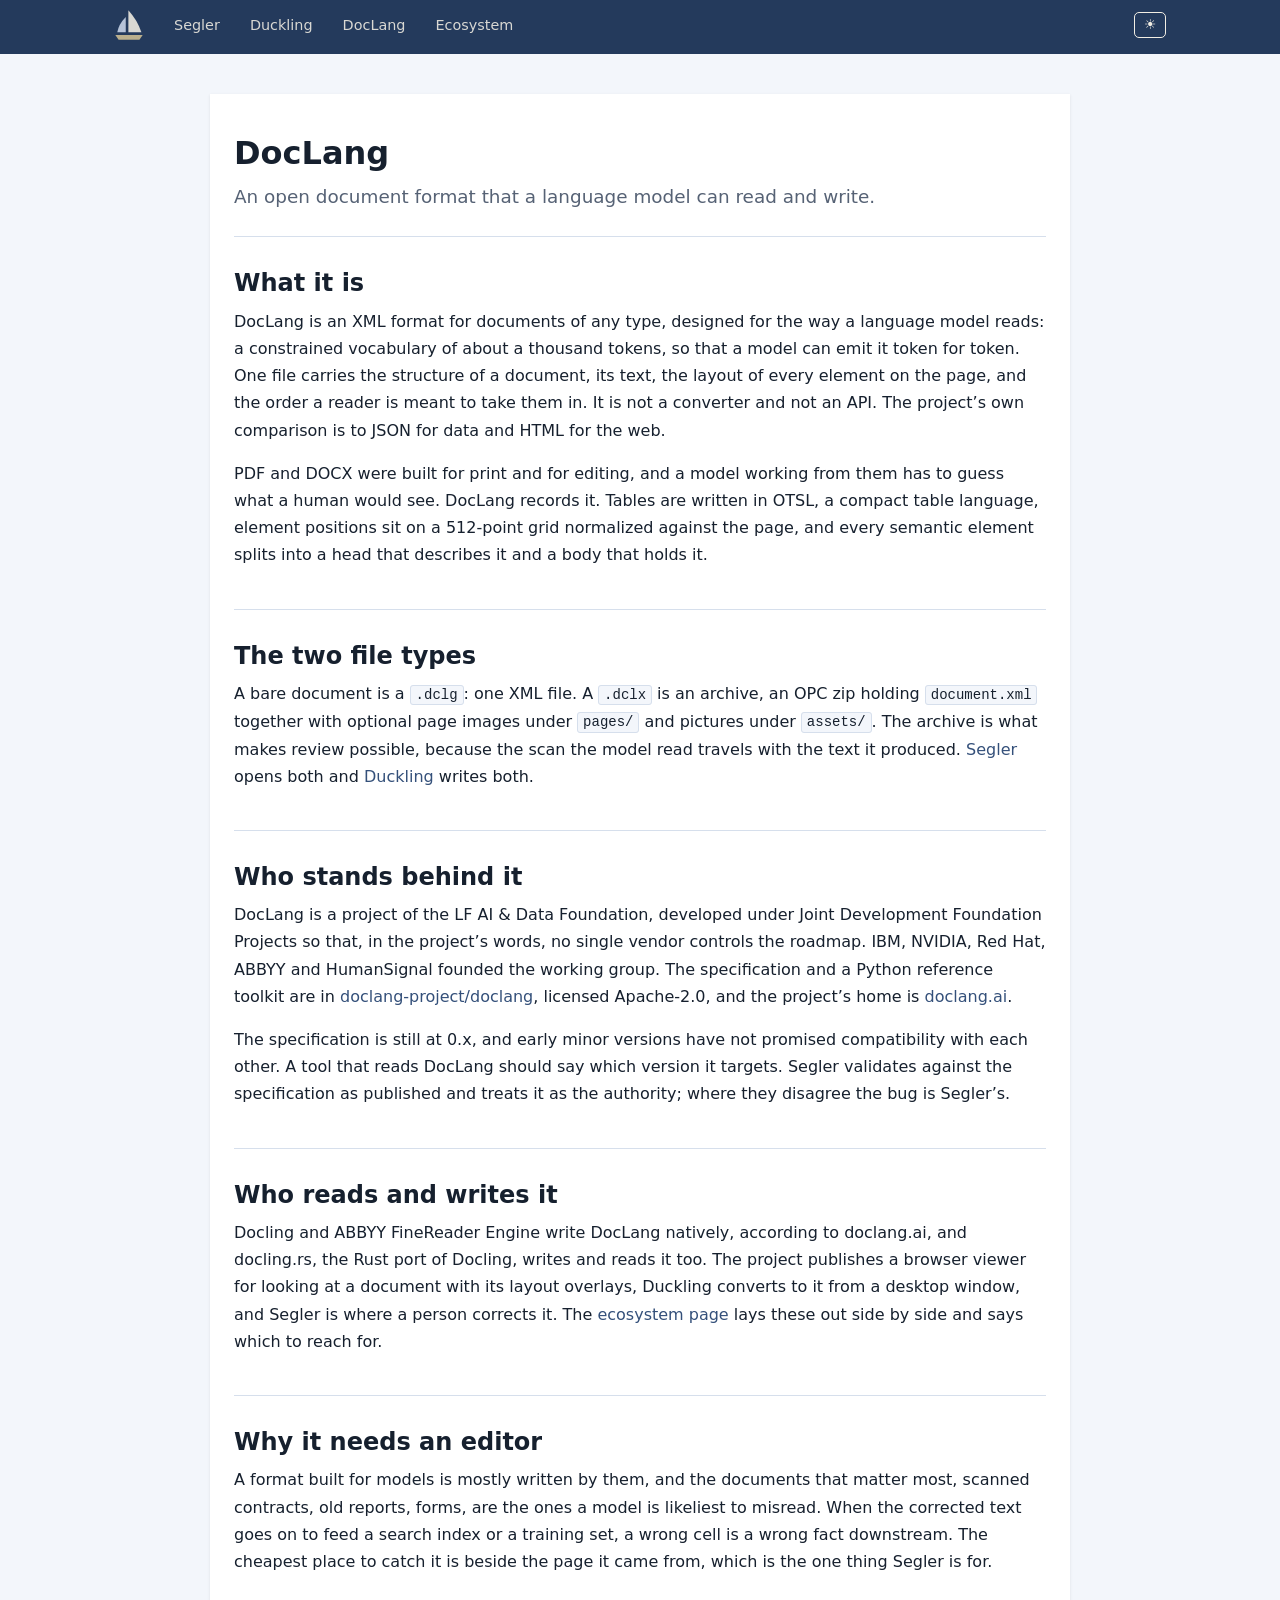
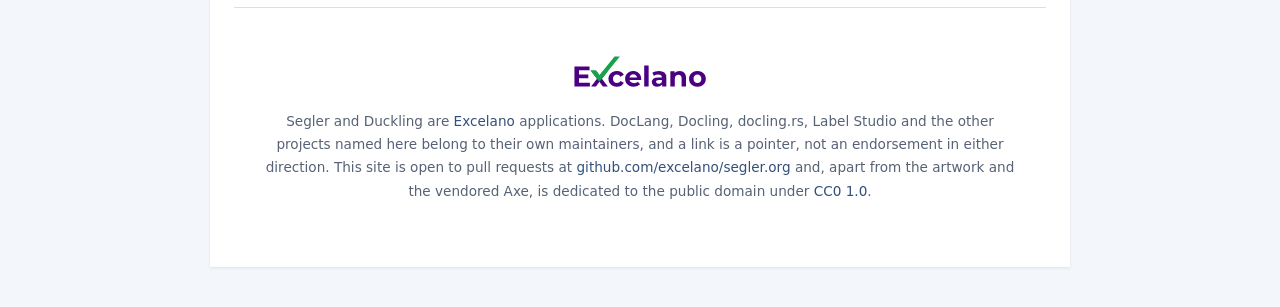
==== commit b7957034: "CC0 license and CONTRIBUTING, as slipcaseformat.org; fresh Duckling screenshots" ====
--- a/doclang/index.html
+++ b/doclang/index.html
@@ -18,6 +18,7 @@
     <link rel="stylesheet" href="/axe/default.css">
     <link rel="stylesheet" href="/brand.css"><!-- site brand override; cascades over default.css -->
     <link rel="stylesheet" href="/axe/axe.css">
+    <link rel="stylesheet" href="/site.css"><!-- the site's own rules; loaded last so they win a tie with axe.css -->
     <script src="/axe/theme.js"></script>
 </head>
 <body>
@@ -77,7 +78,7 @@
 
     <footer>
         <p class="made-by"><a href="https://excelano.com" rel="noopener"><img class="on-light" src="/img/excelano-logo.svg" alt="Excelano" width="140" height="31"><img class="on-dark" src="/img/excelano-logo-light.svg" alt="Excelano" width="140" height="31"></a></p>
-        <p><small>Segler and Duckling are <a href="https://excelano.com" rel="noopener">Excelano</a> applications. DocLang, Docling, docling.rs, Label Studio and the other projects named here belong to their own maintainers, and a link is a pointer, not an endorsement in either direction. This site is open to pull requests at <a href="https://github.com/excelano/segler.org" rel="noopener">github.com/excelano/segler.org</a>.</small></p>
+        <p><small>Segler and Duckling are <a href="https://excelano.com" rel="noopener">Excelano</a> applications. DocLang, Docling, docling.rs, Label Studio and the other projects named here belong to their own maintainers, and a link is a pointer, not an endorsement in either direction. This site is open to pull requests at <a href="https://github.com/excelano/segler.org" rel="noopener">github.com/excelano/segler.org</a> and, apart from the artwork and the vendored Axe, is dedicated to the public domain under <a href="https://creativecommons.org/publicdomain/zero/1.0/" rel="noopener">CC0 1.0</a>.</small></p>
     </footer>
 
 </article>
--- a/brand.css
+++ b/brand.css
@@ -5,6 +5,8 @@
  * carries it: roundel blue, sail cream, hull near-black. Blue carries links and
  * the nav; the sand of the mainsail is the highlight role, a mark on a surface
  * and never body text.
+ *
+ * Variables only. The site's own rules are in site.css, loaded after axe.css.
  *
  * This file layers after axe/default.css and mirrors all four theme contexts,
  * because theme.js writes data-theme onto the root and a bare :root override
@@ -60,249 +62,3 @@
     --color-nav-bg:       #0f1827;
     --color-nav-text:     #ebebeb;
 }
-
-/* The one-line statement under a title. */
-.lede {
-    font-size: 1.15rem;
-    color: var(--color-text-muted);
-    margin-top: -0.25rem;
-}
-
-.title-row {
-    display: flex;
-    align-items: center;
-    gap: 1rem;
-}
-
-.title-row img {
-    width: 64px;
-    height: 64px;
-    flex: none;
-}
-
-.title-row h1 { margin: 0; }
-
-/* Install and download links on a product page, set apart from running prose. */
-.get {
-    max-width: 860px;
-    margin: 0 auto 1rem;
-    padding: 0.9rem 1.25rem;
-    background: var(--color-surface);
-    border-left: 4px solid var(--color-highlight);
-    box-shadow: var(--shadow);
-}
-
-.get p { margin: 0; }
-
-/* An image that comes in a light and a dark version; the one matching the
-   theme in force is shown. */
-.on-dark { display: none; }
-
-@media (prefers-color-scheme: dark) {
-    :root:not([data-theme="light"]) .on-light { display: none; }
-    :root:not([data-theme="light"]) .on-dark  { display: block; }
-}
-
-[data-theme="dark"] .on-light { display: none; }
-[data-theme="dark"] .on-dark  { display: block; }
-
-/* The convert, review, use path on the front page. */
-.grid.pipeline {
-    display: grid;
-    grid-template-columns: repeat(3, 1fr);
-    gap: 1.25rem;
-    counter-reset: step;
-}
-
-.pipeline > a {
-    counter-increment: step;
-}
-
-@media (max-width: 700px) {
-    .grid.pipeline { grid-template-columns: 1fr; }
-}
-
-.pipeline > a::before {
-    content: counter(step);
-    display: inline-block;
-    width: 1.75rem;
-    height: 1.75rem;
-    line-height: 1.75rem;
-    margin-bottom: 0.5rem;
-    text-align: center;
-    border-radius: 50%;
-    background: var(--color-accent);
-    color: var(--color-bg);
-    font-weight: 600;
-    font-size: 0.9rem;
-}
-
-/* The front page opens on a band in the roundel blue, as the app's own page
-   does: this is a product site, and the first screen says so. Axe styles the
-   prose below it. */
-.hero {
-    background: linear-gradient(180deg, #4a6fa5 0%, #34507a 100%);
-    color: #f2eee4;
-    padding: 3rem 1.25rem 3.5rem;
-    overflow: hidden;
-}
-
-[data-theme="dark"] .hero {
-    background: linear-gradient(180deg, #2a4670 0%, #1c3150 100%);
-}
-
-@media (prefers-color-scheme: dark) {
-    :root:not([data-theme="light"]) .hero {
-        background: linear-gradient(180deg, #2a4670 0%, #1c3150 100%);
-    }
-}
-
-.hero-inner {
-    max-width: 1000px;
-    margin: 0 auto;
-}
-
-.hero-text {
-    max-width: 640px;
-    margin-bottom: 2rem;
-}
-
-.hero-icon {
-    width: 96px;
-    height: 96px;
-    margin-bottom: 0.75rem;
-}
-
-.hero h1 {
-    color: #f2eee4;
-    font-size: 3rem;
-    margin: 0 0 0.25rem;
-}
-
-.hero-subtitle {
-    font-size: 1.5rem;
-    margin: 0 0 0.75rem;
-    color: #f2eee4;
-}
-
-.hero-lede {
-    font-size: 1.1rem;
-    color: #d6e0f0;
-    margin: 0 0 1.25rem;
-}
-
-.hero-cta {
-    display: flex;
-    flex-wrap: wrap;
-    gap: 0.75rem;
-}
-
-.hero-cta a {
-    display: inline-block;
-    line-height: 0;
-}
-
-.hero-note {
-    margin: 1rem 0 0;
-    font-size: 0.95rem;
-    color: #d6e0f0;
-}
-
-.hero a:not(.hero-cta a) {
-    color: #f2eee4;
-    text-decoration: underline;
-}
-
-/* The screenshot sits on the band with blue below it. */
-.hero-shot {
-    margin: 0;
-}
-
-.hero-shot img {
-    width: 100%;
-    height: auto;
-    border-radius: var(--radius);
-    box-shadow: 0 8px 32px rgba(0, 0, 0, 0.35);
-}
-
-/* Duckling's band takes the duck's yellow, so the two products read as
-   different at a glance. Dark type on the light band; cream on the dark one. */
-.hero-duckling {
-    background: linear-gradient(180deg, #faeaba 0%, #f2d27a 100%);
-    color: #2f3337;
-}
-
-.hero-duckling h1,
-.hero-duckling .hero-subtitle {
-    color: #2f3337;
-}
-
-.hero-duckling .hero-lede,
-.hero-duckling .hero-note {
-    color: #3d3a2c;
-}
-
-.hero-duckling a:not(.hero-cta a) {
-    color: #2f3337;
-}
-
-[data-theme="dark"] .hero-duckling {
-    background: linear-gradient(180deg, #7a5a12 0%, #54400d 100%);
-}
-
-[data-theme="dark"] .hero-duckling h1,
-[data-theme="dark"] .hero-duckling .hero-subtitle,
-[data-theme="dark"] .hero-duckling a:not(.hero-cta a) {
-    color: #f2eee4;
-}
-
-[data-theme="dark"] .hero-duckling .hero-lede,
-[data-theme="dark"] .hero-duckling .hero-note {
-    color: #e6dcc0;
-}
-
-@media (prefers-color-scheme: dark) {
-    :root:not([data-theme="light"]) .hero-duckling {
-        background: linear-gradient(180deg, #7a5a12 0%, #54400d 100%);
-    }
-
-    :root:not([data-theme="light"]) .hero-duckling h1,
-    :root:not([data-theme="light"]) .hero-duckling .hero-subtitle,
-    :root:not([data-theme="light"]) .hero-duckling a:not(.hero-cta a) {
-        color: #f2eee4;
-    }
-
-    :root:not([data-theme="light"]) .hero-duckling .hero-lede,
-    :root:not([data-theme="light"]) .hero-duckling .hero-note {
-        color: #e6dcc0;
-    }
-}
-
-.made-by {
-    margin: 1.5rem 0 1rem;
-    text-align: center;
-}
-
-.made-by a {
-    display: inline-block;
-    line-height: 0;
-}
-
-.made-by img {
-    height: 31px;
-    width: auto;
-}
-
-/* The bare sailboat is the nav's home link. */
-nav a.nav-home {
-    display: flex;
-    align-items: center;
-    padding: 0.4rem 0.875rem 0.4rem 0;
-    line-height: 0;
-}
-
-nav a.nav-home img {
-    display: block;
-    width: 30px;
-    height: auto;
-}
--- a/site.css
+++ b/site.css
@@ -0,0 +1,283 @@
+/*
+ * segler.org's own rules: the hero, the pipeline, the nav's home button and
+ * the footer logo. Loaded after axe/axe.css so that these win a tie with it;
+ * brand.css holds only the variables.
+ *
+ * Author: David M. Anderson
+ * Built with AI assistance (Claude, Anthropic)
+ */
+
+/* The one-line statement under a title. */
+.lede {
+    font-size: 1.15rem;
+    color: var(--color-text-muted);
+    margin-top: -0.25rem;
+}
+
+.title-row {
+    display: flex;
+    align-items: center;
+    gap: 1rem;
+}
+
+.title-row img {
+    width: 64px;
+    height: 64px;
+    flex: none;
+}
+
+.title-row h1 { margin: 0; }
+
+/* Install and download links on a product page, set apart from running prose. */
+.get {
+    max-width: 860px;
+    margin: 0 auto 1rem;
+    padding: 0.9rem 1.25rem;
+    background: var(--color-surface);
+    border-left: 4px solid var(--color-highlight);
+    box-shadow: var(--shadow);
+}
+
+.get p { margin: 0; }
+
+/* An image that comes in a light and a dark version; the one matching the
+   theme in force is shown. */
+.on-dark { display: none; }
+
+@media (prefers-color-scheme: dark) {
+    :root:not([data-theme="light"]) .on-light { display: none; }
+    :root:not([data-theme="light"]) .on-dark  { display: block; }
+}
+
+[data-theme="dark"] .on-light { display: none; }
+[data-theme="dark"] .on-dark  { display: block; }
+
+/* The convert, review, use path on the front page. */
+.pipeline {
+    display: grid;
+    grid-template-columns: repeat(3, 1fr);
+    gap: 1.25rem;
+    counter-reset: step;
+}
+
+.pipeline > a {
+    counter-increment: step;
+}
+
+@media (max-width: 700px) {
+    .pipeline { grid-template-columns: 1fr; }
+}
+
+.pipeline > a::before {
+    content: counter(step);
+    display: inline-block;
+    width: 1.75rem;
+    height: 1.75rem;
+    line-height: 1.75rem;
+    margin-bottom: 0.5rem;
+    text-align: center;
+    border-radius: 50%;
+    background: var(--color-accent);
+    color: var(--color-bg);
+    font-weight: 600;
+    font-size: 0.9rem;
+}
+
+/* The front page opens on a band in the roundel blue, as the app's own page
+   does: this is a product site, and the first screen says so. Axe styles the
+   prose below it. */
+.hero {
+    background: linear-gradient(180deg, #4a6fa5 0%, #34507a 100%);
+    color: #f2eee4;
+    padding: 3rem 1.25rem 3.5rem;
+    overflow: hidden;
+}
+
+[data-theme="dark"] .hero {
+    background: linear-gradient(180deg, #2a4670 0%, #1c3150 100%);
+}
+
+@media (prefers-color-scheme: dark) {
+    :root:not([data-theme="light"]) .hero {
+        background: linear-gradient(180deg, #2a4670 0%, #1c3150 100%);
+    }
+}
+
+.hero-inner {
+    max-width: 1000px;
+    margin: 0 auto;
+}
+
+.hero-text {
+    max-width: 640px;
+    margin-bottom: 2rem;
+}
+
+.hero-icon {
+    width: 96px;
+    height: 96px;
+    margin-bottom: 0.75rem;
+}
+
+.hero h1 {
+    color: #f2eee4;
+    font-size: 3rem;
+    margin: 0 0 0.25rem;
+}
+
+.hero-subtitle {
+    font-size: 1.5rem;
+    margin: 0 0 0.75rem;
+    color: #f2eee4;
+}
+
+.hero-lede {
+    font-size: 1.1rem;
+    color: #d6e0f0;
+    margin: 0 0 1.25rem;
+}
+
+.hero-cta {
+    display: flex;
+    flex-wrap: wrap;
+    gap: 0.75rem;
+}
+
+.hero-cta a {
+    display: inline-block;
+    line-height: 0;
+}
+
+.hero-note {
+    margin: 1rem 0 0;
+    font-size: 0.95rem;
+    color: #d6e0f0;
+}
+
+.hero a:not(.hero-cta a) {
+    color: #f2eee4;
+    text-decoration: underline;
+}
+
+/* The screenshot sits on the band with blue below it. */
+.hero-shot {
+    margin: 0;
+}
+
+.hero-shot img {
+    width: 100%;
+    height: auto;
+    border-radius: var(--radius);
+    box-shadow: 0 8px 32px rgba(0, 0, 0, 0.35);
+}
+
+/* Duckling's band takes the duck's yellow, so the two products read as
+   different at a glance. Dark type on the light band; cream on the dark one. */
+.hero-duckling {
+    background: linear-gradient(180deg, #faeaba 0%, #f2d27a 100%);
+    color: #2f3337;
+}
+
+.hero-duckling h1,
+.hero-duckling .hero-subtitle {
+    color: #2f3337;
+}
+
+.hero-duckling .hero-lede,
+.hero-duckling .hero-note {
+    color: #3d3a2c;
+}
+
+.hero-duckling a:not(.hero-cta a) {
+    color: #2f3337;
+}
+
+[data-theme="dark"] .hero-duckling {
+    background: linear-gradient(180deg, #7a5a12 0%, #54400d 100%);
+}
+
+[data-theme="dark"] .hero-duckling h1,
+[data-theme="dark"] .hero-duckling .hero-subtitle,
+[data-theme="dark"] .hero-duckling a:not(.hero-cta a) {
+    color: #f2eee4;
+}
+
+[data-theme="dark"] .hero-duckling .hero-lede,
+[data-theme="dark"] .hero-duckling .hero-note {
+    color: #e6dcc0;
+}
+
+@media (prefers-color-scheme: dark) {
+    :root:not([data-theme="light"]) .hero-duckling {
+        background: linear-gradient(180deg, #7a5a12 0%, #54400d 100%);
+    }
+
+    :root:not([data-theme="light"]) .hero-duckling h1,
+    :root:not([data-theme="light"]) .hero-duckling .hero-subtitle,
+    :root:not([data-theme="light"]) .hero-duckling a:not(.hero-cta a) {
+        color: #f2eee4;
+    }
+
+    :root:not([data-theme="light"]) .hero-duckling .hero-lede,
+    :root:not([data-theme="light"]) .hero-duckling .hero-note {
+        color: #e6dcc0;
+    }
+}
+
+.made-by {
+    margin: 1.5rem 0 1rem;
+    text-align: center;
+}
+
+.made-by a {
+    display: inline-block;
+    line-height: 0;
+}
+
+.made-by img {
+    height: 31px;
+    width: auto;
+}
+
+/* The bare sailboat is the nav's home link. */
+nav a.nav-home {
+    display: flex;
+    align-items: center;
+    padding: 0.4rem 0.875rem 0.4rem 0;
+    line-height: 0;
+}
+
+nav a.nav-home img {
+    display: block;
+    width: 30px;
+    height: auto;
+}
+
+/* A nav item keeps its size; when the row is too narrow it scrolls rather than
+   squeezing the home button to nothing. */
+nav ul li {
+    flex: none;
+}
+
+@media (max-width: 480px) {
+    nav ul {
+        padding: 0 0.5rem;
+    }
+
+    nav ul li a {
+        padding-left: 0.35rem;
+        padding-right: 0.35rem;
+    }
+
+    nav a.nav-home {
+        padding-left: 0;
+    }
+}
+
+article > footer {
+    margin-top: 2rem;
+}
+
+article table {
+    width: 100%;
+}
